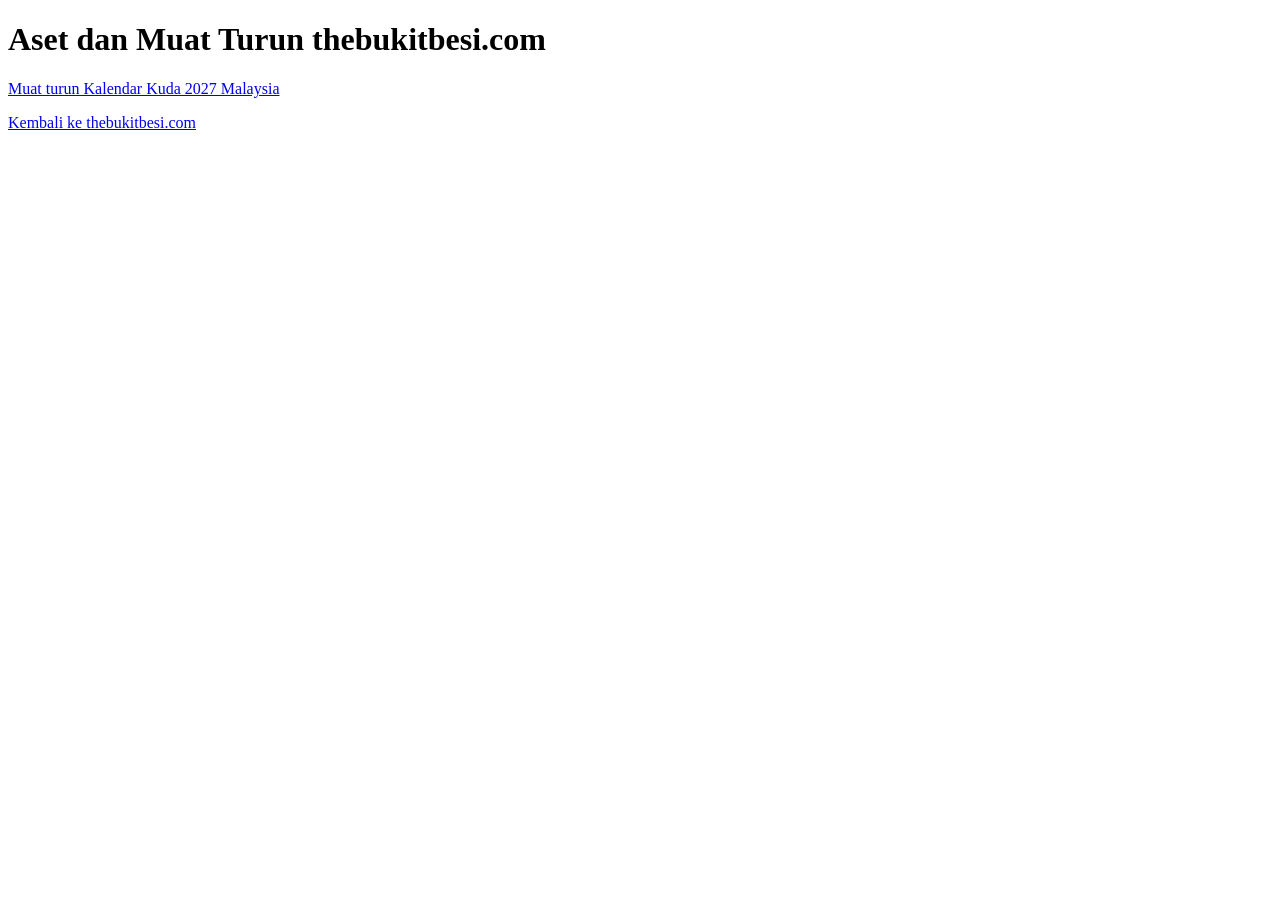
==== index.html @ 37bbad57 "Create index.html" ====
<!doctype html>
<html lang="ms">
<head>
  <meta charset="utf-8">
  <meta name="viewport" content="width=device-width,initial-scale=1">
  <title>Aset dan Muat Turun thebukitbesi.com</title>
  <meta name="description" content="Pusat aset, PDF dan bahan muat turun rasmi daripada thebukitbesi.com.">
  <link rel="canonical" href="https://assets.thebukitbesi.com/">
</head>
<body>
  <main>
    <h1>Aset dan Muat Turun thebukitbesi.com</h1>
    <p>
      <a href="/kalendar/kalendar-kuda-2027-malaysia-cuti-umum.pdf">
        Muat turun Kalendar Kuda 2027 Malaysia
      </a>
    </p>
    <p>
      <a href="https://www.thebukitbesi.com/">
        Kembali ke thebukitbesi.com
      </a>
    </p>
  </main>
</body>
</html>
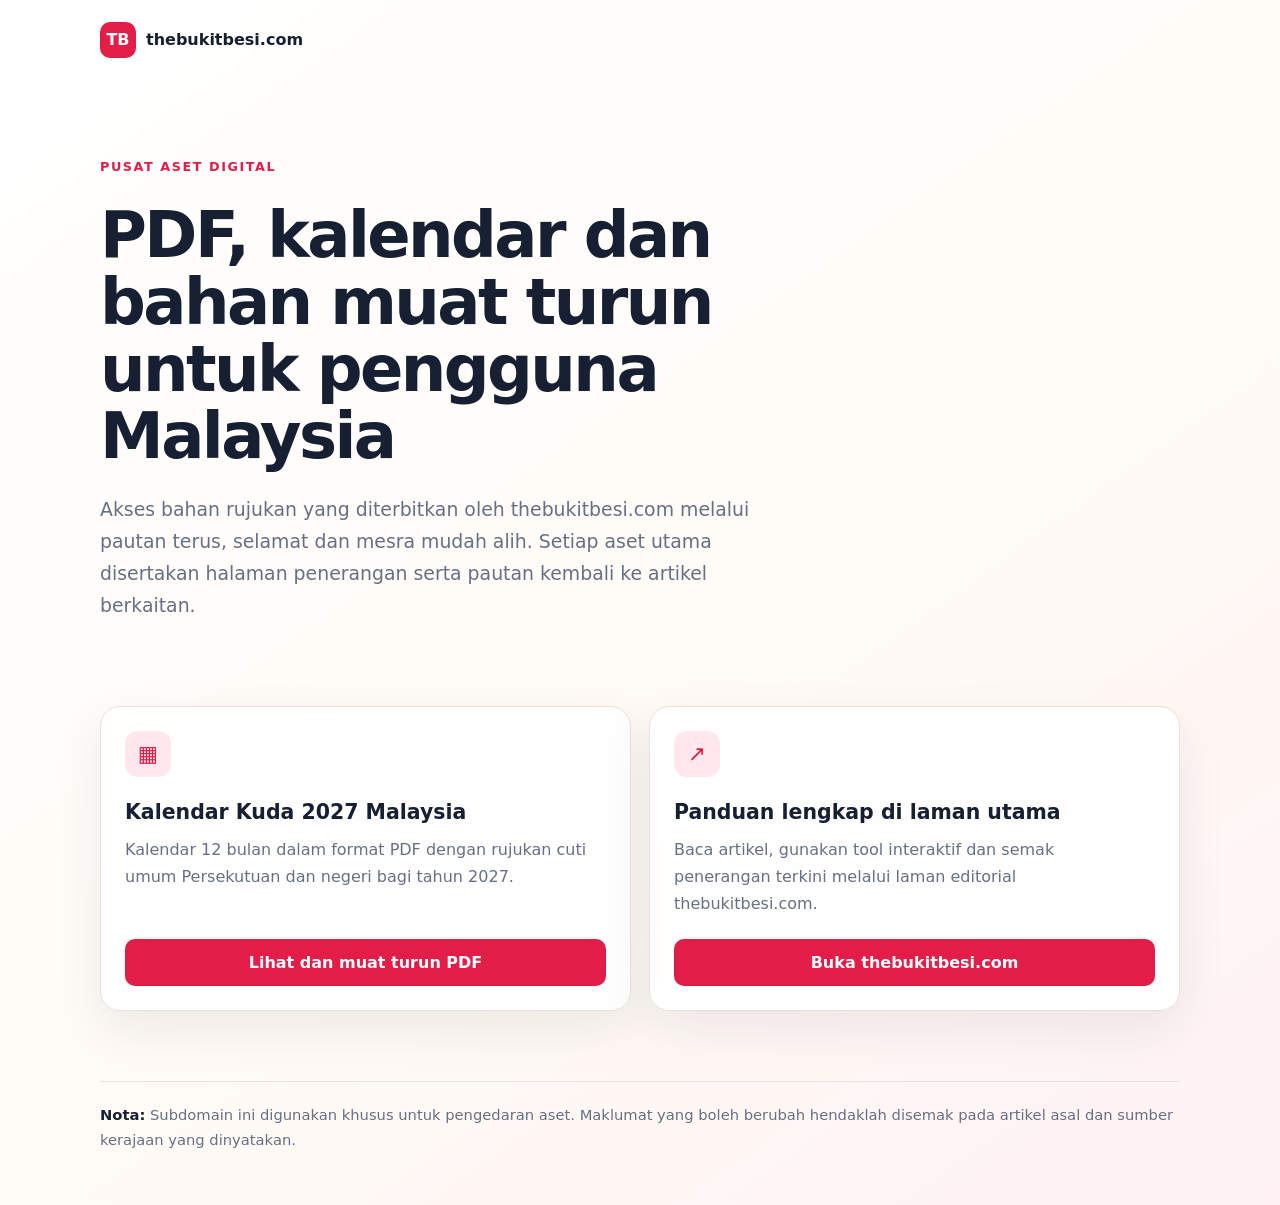
==== commit c7cc4551: "Improve assets landing page design and SEO context" ====
--- a/index.html
+++ b/index.html
@@ -3,23 +3,52 @@
 <head>
   <meta charset="utf-8">
   <meta name="viewport" content="width=device-width,initial-scale=1">
-  <title>Aset dan Muat Turun thebukitbesi.com</title>
-  <meta name="description" content="Pusat aset, PDF dan bahan muat turun rasmi daripada thebukitbesi.com.">
+  <title>Pusat Muat Turun & Aset Digital | thebukitbesi.com</title>
+  <meta name="description" content="Pusat muat turun PDF, kalendar, panduan dan aset digital percuma daripada thebukitbesi.com untuk pengguna Malaysia.">
   <link rel="canonical" href="https://assets.thebukitbesi.com/">
+  <meta name="robots" content="index,follow,max-image-preview:large">
+  <meta name="theme-color" content="#e11d48">
+  <style>
+    :root{--red:#e11d48;--dark:#172033;--muted:#667085;--ivory:#fffaf5;--line:#eadfe1;--white:#fff}
+    *{box-sizing:border-box}body{margin:0;color:var(--dark);background:linear-gradient(145deg,#fff 0%,var(--ivory) 62%,#fff1f4 100%);font:16px/1.7 system-ui,-apple-system,BlinkMacSystemFont,"Segoe UI",sans-serif}
+    a{color:inherit}.wrap{width:min(1080px,calc(100% - 32px));margin:auto}.site-head{padding:22px 0}.brand{display:inline-flex;align-items:center;gap:10px;text-decoration:none;font-weight:900}.brand-mark{display:grid;place-items:center;width:36px;height:36px;border-radius:10px;background:var(--red);color:#fff}.hero{padding:72px 0 48px}.eyebrow{color:var(--red);font-size:.8rem;font-weight:900;letter-spacing:.12em;text-transform:uppercase}.hero h1{max-width:760px;margin:.35em 0;font-size:clamp(2.1rem,6vw,4rem);line-height:1.05;letter-spacing:-.04em}.lead{max-width:700px;color:var(--muted);font-size:clamp(1rem,2.2vw,1.18rem)}.grid{display:grid;grid-template-columns:repeat(auto-fit,minmax(260px,1fr));gap:18px;padding:18px 0 70px}.card{display:flex;flex-direction:column;min-height:250px;padding:24px;border:1px solid var(--line);border-radius:20px;background:rgba(255,255,255,.88);box-shadow:0 18px 50px rgba(23,32,51,.08)}.card-icon{display:grid;place-items:center;width:46px;height:46px;border-radius:13px;background:#ffe7ed;color:var(--red);font-size:1.35rem}.card h2{margin:18px 0 6px;font-size:1.28rem}.card p{margin:0 0 22px;color:var(--muted)}.btn{display:inline-flex;align-items:center;justify-content:center;min-height:46px;margin-top:auto;padding:10px 16px;border-radius:10px;background:var(--red);color:#fff;text-decoration:none;font-weight:800}.btn:hover{background:#be123c}.btn:focus-visible,.brand:focus-visible{outline:3px solid rgba(225,29,72,.3);outline-offset:3px}.note{padding:20px 0 52px;border-top:1px solid var(--line);color:var(--muted);font-size:.92rem}.note strong{color:var(--dark)}
+    @media(max-width:560px){.hero{padding-top:42px}.card{min-height:0}}
+  </style>
 </head>
 <body>
+  <header class="site-head">
+    <div class="wrap">
+      <a class="brand" href="https://www.thebukitbesi.com/" aria-label="Laman utama thebukitbesi.com">
+        <span class="brand-mark" aria-hidden="true">TB</span>
+        <span>thebukitbesi.com</span>
+      </a>
+    </div>
+  </header>
   <main>
-    <h1>Aset dan Muat Turun thebukitbesi.com</h1>
-    <p>
-      <a href="/kalendar/kalendar-kuda-2027-malaysia-cuti-umum.pdf">
-        Muat turun Kalendar Kuda 2027 Malaysia
-      </a>
-    </p>
-    <p>
-      <a href="https://www.thebukitbesi.com/">
-        Kembali ke thebukitbesi.com
-      </a>
-    </p>
+    <section class="hero">
+      <div class="wrap">
+        <span class="eyebrow">Pusat aset digital</span>
+        <h1>PDF, kalendar dan bahan muat turun untuk pengguna Malaysia</h1>
+        <p class="lead">Akses bahan rujukan yang diterbitkan oleh thebukitbesi.com melalui pautan terus, selamat dan mesra mudah alih. Setiap aset utama disertakan halaman penerangan serta pautan kembali ke artikel berkaitan.</p>
+      </div>
+    </section>
+    <section class="wrap grid" aria-label="Senarai aset tersedia">
+      <article class="card">
+        <span class="card-icon" aria-hidden="true">▦</span>
+        <h2>Kalendar Kuda 2027 Malaysia</h2>
+        <p>Kalendar 12 bulan dalam format PDF dengan rujukan cuti umum Persekutuan dan negeri bagi tahun 2027.</p>
+        <a class="btn" href="/kalendar/">Lihat dan muat turun PDF</a>
+      </article>
+      <article class="card">
+        <span class="card-icon" aria-hidden="true">↗</span>
+        <h2>Panduan lengkap di laman utama</h2>
+        <p>Baca artikel, gunakan tool interaktif dan semak penerangan terkini melalui laman editorial thebukitbesi.com.</p>
+        <a class="btn" href="https://www.thebukitbesi.com/">Buka thebukitbesi.com</a>
+      </article>
+    </section>
+    <aside class="wrap note" aria-label="Maklumat penggunaan">
+      <strong>Nota:</strong> Subdomain ini digunakan khusus untuk pengedaran aset. Maklumat yang boleh berubah hendaklah disemak pada artikel asal dan sumber kerajaan yang dinyatakan.
+    </aside>
   </main>
 </body>
 </html>
